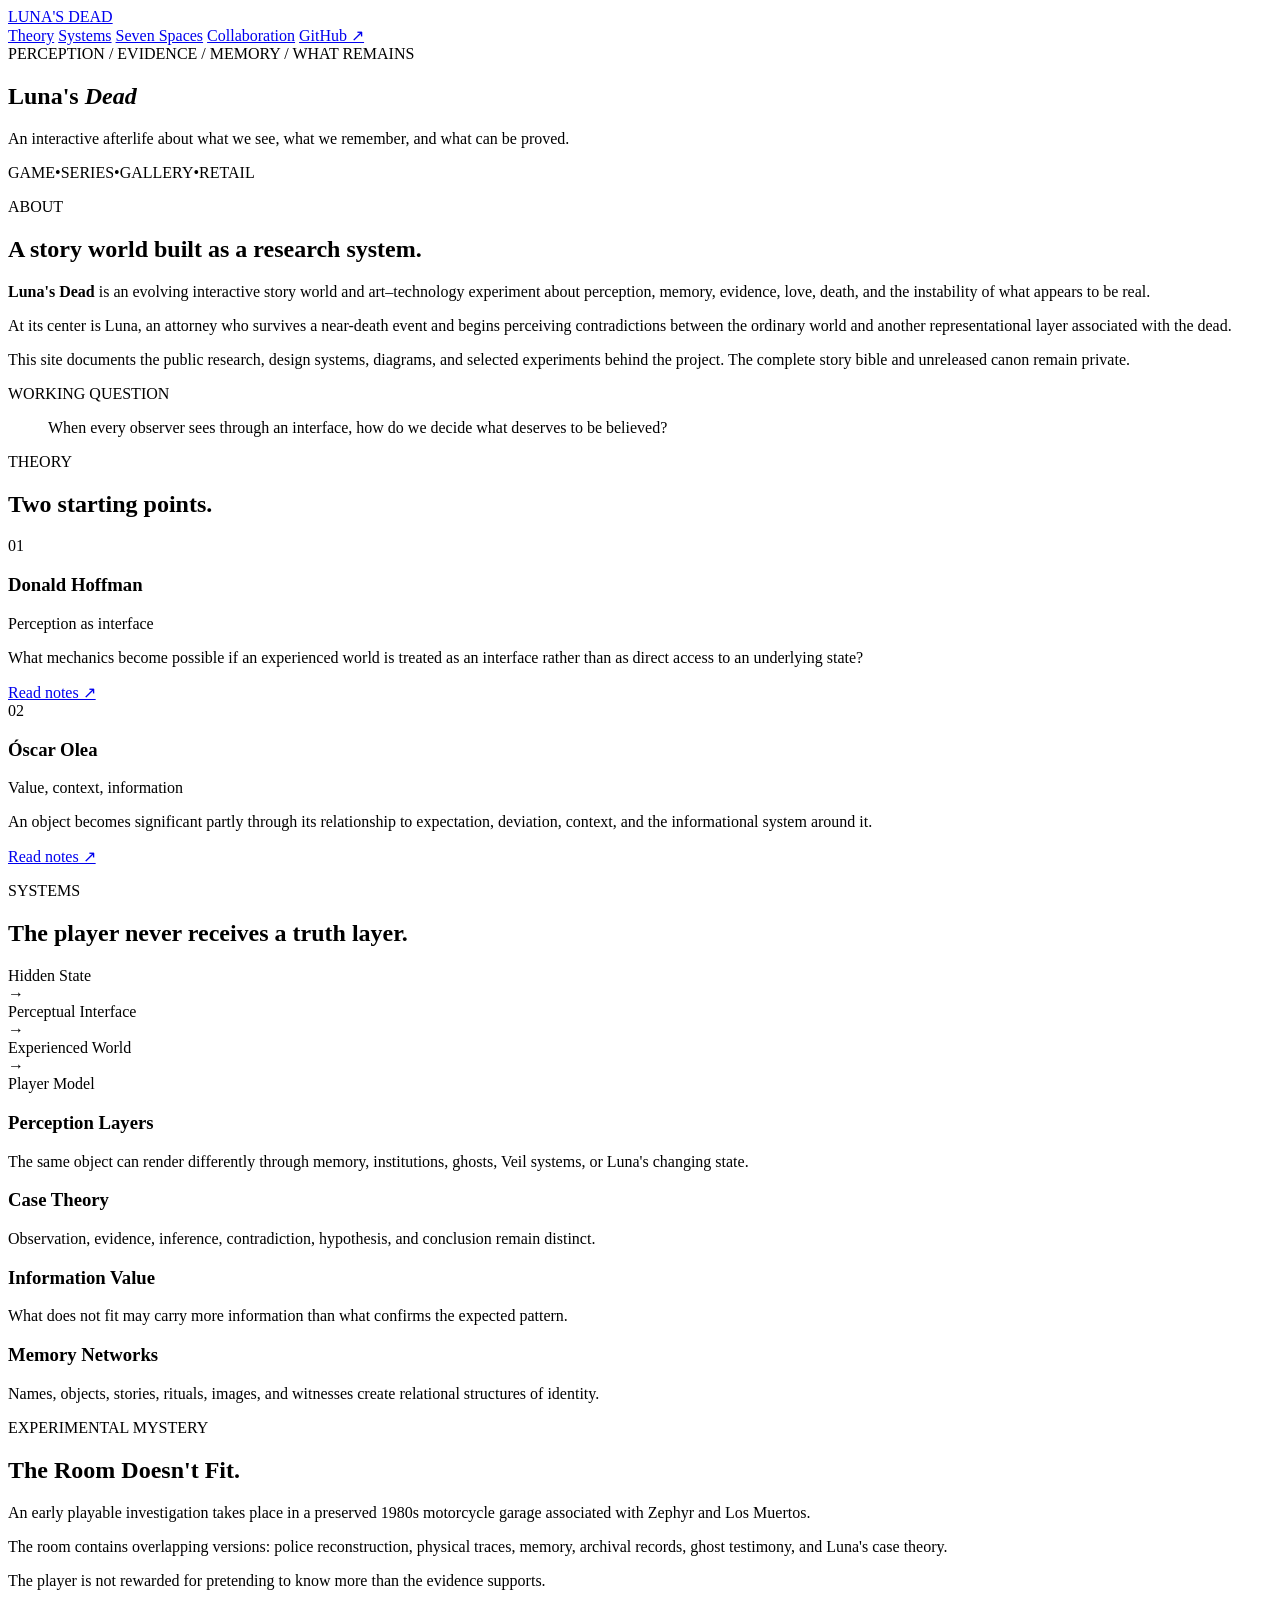
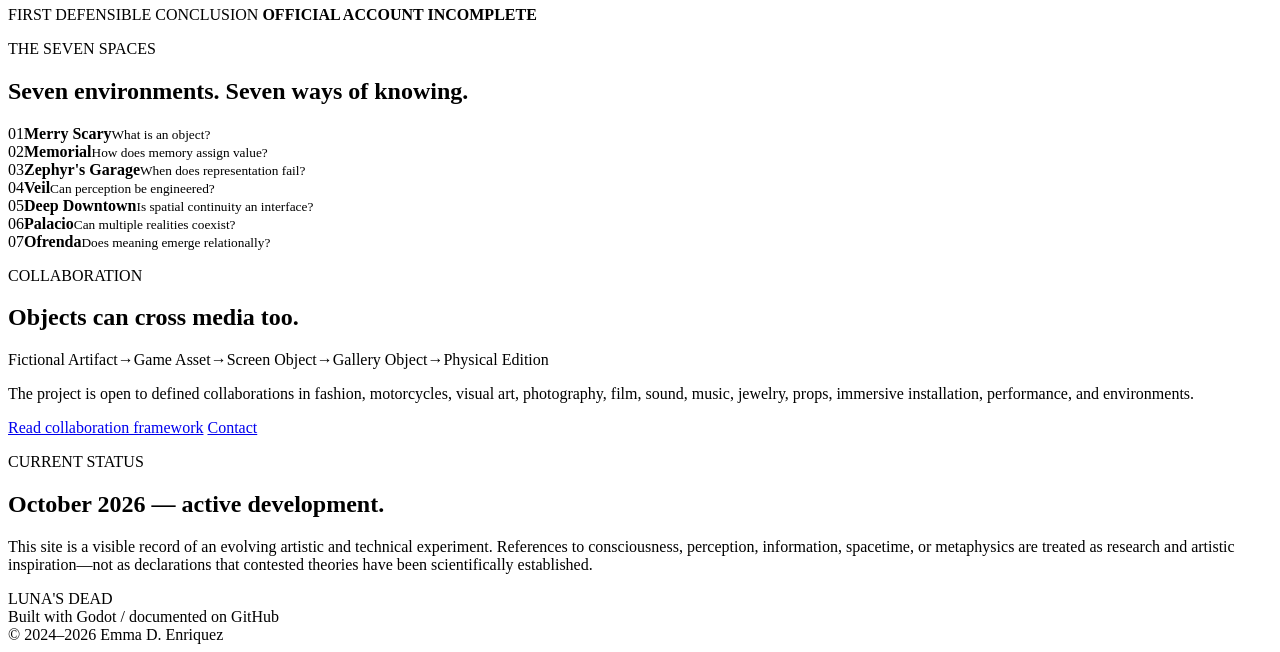
==== index.html @ d338c63b "Add Vercel site index.html" ====
<!DOCTYPE html>
<html lang="en">
<head>
  <meta charset="UTF-8" />
  <meta name="viewport" content="width=device-width, initial-scale=1.0" />
  <meta name="description" content="Luna's Dead — an interactive story world exploring perception, evidence, memory, and the architecture of an afterlife." />
  <title>Luna's Dead — Interactive Afterlife Research</title>
  <link rel="preconnect" href="https://fonts.googleapis.com">
  <link rel="preconnect" href="https://fonts.gstatic.com" crossorigin>
  <link href="https://fonts.googleapis.com/css2?family=DM+Mono:wght@300;400;500&family=Libre+Caslon+Display&family=Inter:wght@300;400;500;600&display=swap" rel="stylesheet">
  <link rel="stylesheet" href="/styles.css" />
</head>
<body>
  <header class="site-header">
    <a class="brand" href="#top">LUNA'S DEAD</a>
    <nav>
      <a href="#theory">Theory</a>
      <a href="#systems">Systems</a>
      <a href="#spaces">Seven Spaces</a>
      <a href="#collaboration">Collaboration</a>
      <a href="https://github.com/Catrina-max/lunas-dead" target="_blank" rel="noreferrer">GitHub ↗</a>
    </nav>
  </header>

  <main id="top">
    <section class="hero">
      <div class="eyebrow">PERCEPTION / EVIDENCE / MEMORY / WHAT REMAINS</div>
      <h1>Luna's <em>Dead</em></h1>
      <p class="dek">An interactive afterlife about what we see, what we remember, and what can be proved.</p>
      <div class="hero-meta">
        <span>GAME</span><span>•</span><span>SERIES</span><span>•</span><span>GALLERY</span><span>•</span><span>RETAIL</span>
      </div>
    </section>

    <section class="intro grid-two">
      <div>
        <p class="section-kicker">ABOUT</p>
        <h2>A story world built as a research system.</h2>
      </div>
      <div class="prose">
        <p><strong>Luna's Dead</strong> is an evolving interactive story world and art–technology experiment about perception, memory, evidence, love, death, and the instability of what appears to be real.</p>
        <p>At its center is Luna, an attorney who survives a near-death event and begins perceiving contradictions between the ordinary world and another representational layer associated with the dead.</p>
        <p>This site documents the public research, design systems, diagrams, and selected experiments behind the project. The complete story bible and unreleased canon remain private.</p>
      </div>
    </section>

    <section class="manifesto">
      <p class="section-kicker">WORKING QUESTION</p>
      <blockquote>When every observer sees through an interface, how do we decide what deserves to be believed?</blockquote>
    </section>

    <section id="theory" class="section">
      <div class="section-head">
        <p class="section-kicker">THEORY</p>
        <h2>Two starting points.</h2>
      </div>
      <div class="cards two">
        <article class="card">
          <span class="number">01</span>
          <h3>Donald Hoffman</h3>
          <p class="subtitle">Perception as interface</p>
          <p>What mechanics become possible if an experienced world is treated as an interface rather than as direct access to an underlying state?</p>
          <a href="https://github.com/Catrina-max/lunas-dead/blob/main/docs/theory/perception-as-interface.md" target="_blank" rel="noreferrer">Read notes ↗</a>
        </article>
        <article class="card">
          <span class="number">02</span>
          <h3>Óscar Olea</h3>
          <p class="subtitle">Value, context, information</p>
          <p>An object becomes significant partly through its relationship to expectation, deviation, context, and the informational system around it.</p>
          <a href="https://github.com/Catrina-max/lunas-dead/blob/main/docs/theory/olea-value-information.md" target="_blank" rel="noreferrer">Read notes ↗</a>
        </article>
      </div>
    </section>

    <section id="systems" class="section">
      <div class="section-head">
        <p class="section-kicker">SYSTEMS</p>
        <h2>The player never receives a truth layer.</h2>
      </div>
      <div class="system-diagram">
        <div class="node">Hidden State</div>
        <div class="arrow">→</div>
        <div class="node">Perceptual Interface</div>
        <div class="arrow">→</div>
        <div class="node">Experienced World</div>
        <div class="arrow">→</div>
        <div class="node">Player Model</div>
      </div>

      <div class="cards four">
        <article class="card compact">
          <h3>Perception Layers</h3>
          <p>The same object can render differently through memory, institutions, ghosts, Veil systems, or Luna's changing state.</p>
        </article>
        <article class="card compact">
          <h3>Case Theory</h3>
          <p>Observation, evidence, inference, contradiction, hypothesis, and conclusion remain distinct.</p>
        </article>
        <article class="card compact">
          <h3>Information Value</h3>
          <p>What does not fit may carry more information than what confirms the expected pattern.</p>
        </article>
        <article class="card compact">
          <h3>Memory Networks</h3>
          <p>Names, objects, stories, rituals, images, and witnesses create relational structures of identity.</p>
        </article>
      </div>
    </section>

    <section class="section room">
      <div class="section-head">
        <p class="section-kicker">EXPERIMENTAL MYSTERY</p>
        <h2>The Room Doesn't Fit.</h2>
      </div>
      <div class="grid-two">
        <div class="prose">
          <p>An early playable investigation takes place in a preserved 1980s motorcycle garage associated with Zephyr and Los Muertos.</p>
          <p>The room contains overlapping versions: police reconstruction, physical traces, memory, archival records, ghost testimony, and Luna's case theory.</p>
          <p>The player is not rewarded for pretending to know more than the evidence supports.</p>
        </div>
        <div class="quote-panel">
          <span>FIRST DEFENSIBLE CONCLUSION</span>
          <strong>OFFICIAL ACCOUNT INCOMPLETE</strong>
        </div>
      </div>
    </section>

    <section id="spaces" class="section">
      <div class="section-head">
        <p class="section-kicker">THE SEVEN SPACES</p>
        <h2>Seven environments. Seven ways of knowing.</h2>
      </div>
      <div class="spaces">
        <div><span>01</span><strong>Merry Scary</strong><small>What is an object?</small></div>
        <div><span>02</span><strong>Memorial</strong><small>How does memory assign value?</small></div>
        <div><span>03</span><strong>Zephyr's Garage</strong><small>When does representation fail?</small></div>
        <div><span>04</span><strong>Veil</strong><small>Can perception be engineered?</small></div>
        <div><span>05</span><strong>Deep Downtown</strong><small>Is spatial continuity an interface?</small></div>
        <div><span>06</span><strong>Palacio</strong><small>Can multiple realities coexist?</small></div>
        <div><span>07</span><strong>Ofrenda</strong><small>Does meaning emerge relationally?</small></div>
      </div>
    </section>

    <section id="collaboration" class="section collaboration">
      <div class="section-head">
        <p class="section-kicker">COLLABORATION</p>
        <h2>Objects can cross media too.</h2>
      </div>
      <div class="object-flow">
        <span>Fictional Artifact</span><b>→</b><span>Game Asset</span><b>→</b><span>Screen Object</span><b>→</b><span>Gallery Object</span><b>→</b><span>Physical Edition</span>
      </div>
      <p class="collab-copy">The project is open to defined collaborations in fashion, motorcycles, visual art, photography, film, sound, music, jewelry, props, immersive installation, performance, and environments.</p>
      <div class="cta-row">
        <a class="button" href="https://github.com/Catrina-max/lunas-dead/blob/main/COLLABORATION.md" target="_blank" rel="noreferrer">Read collaboration framework</a>
        <a class="button ghost" href="mailto:emma@lunasdead.com">Contact</a>
      </div>
    </section>

    <section class="section research">
      <div class="section-head">
        <p class="section-kicker">CURRENT STATUS</p>
        <h2>October 2026 — active development.</h2>
      </div>
      <p>This site is a visible record of an evolving artistic and technical experiment. References to consciousness, perception, information, spacetime, or metaphysics are treated as research and artistic inspiration—not as declarations that contested theories have been scientifically established.</p>
    </section>
  </main>

  <footer>
    <div>LUNA'S DEAD</div>
    <div>Built with Godot / documented on GitHub</div>
    <div>© 2024–2026 Emma D. Enriquez</div>
  </footer>
</body>
</html>
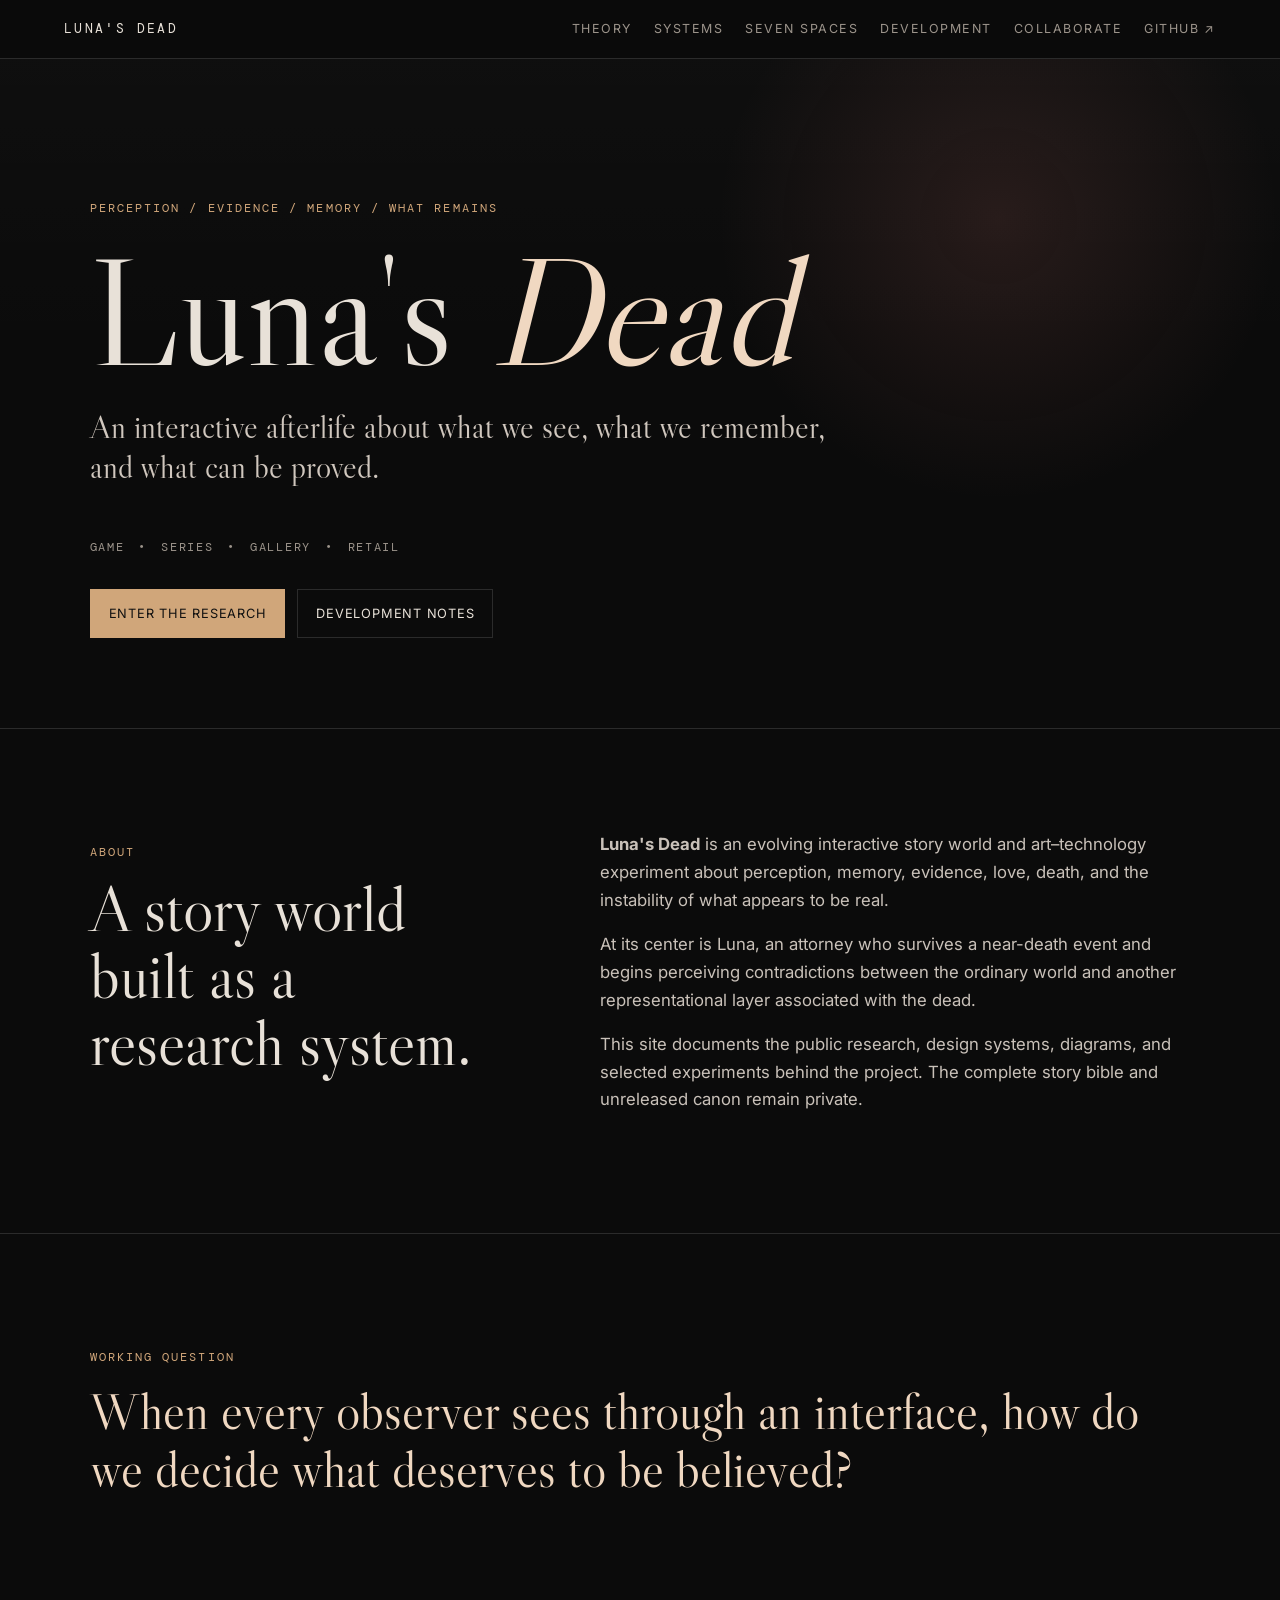
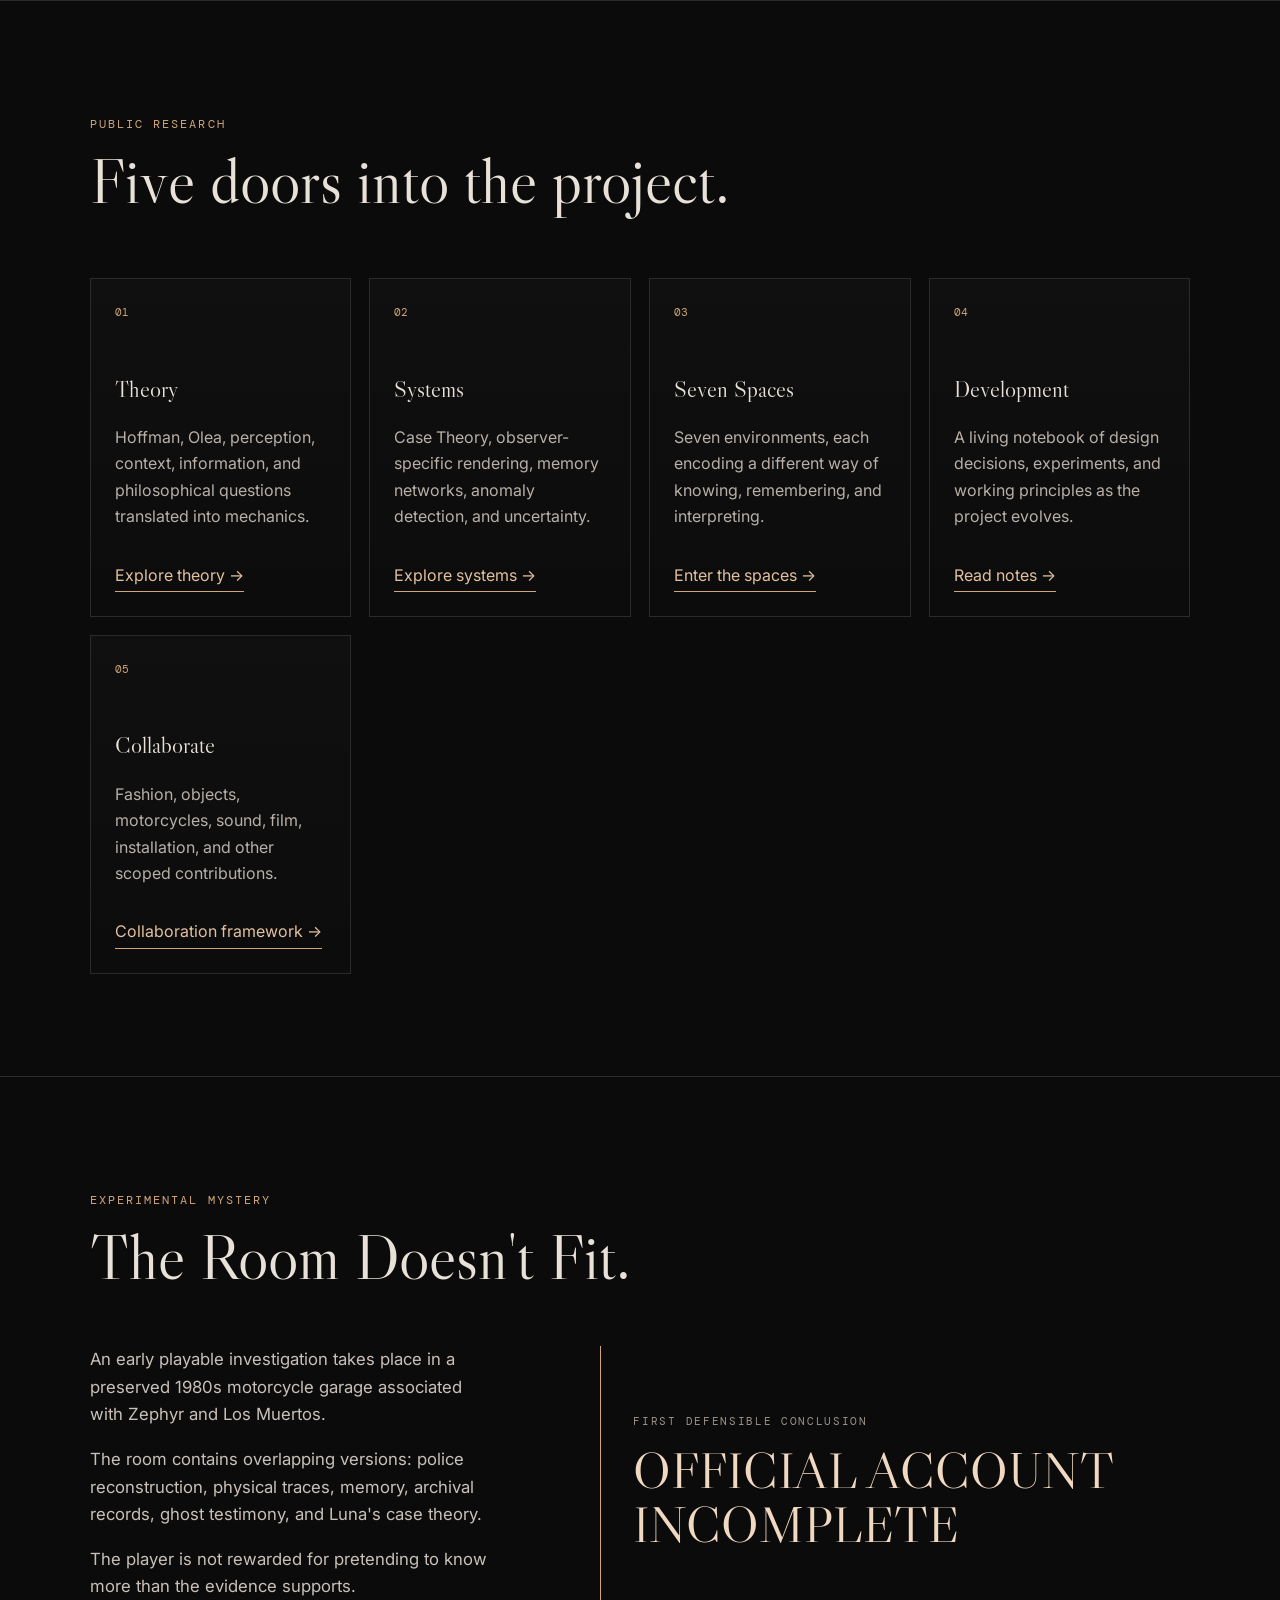
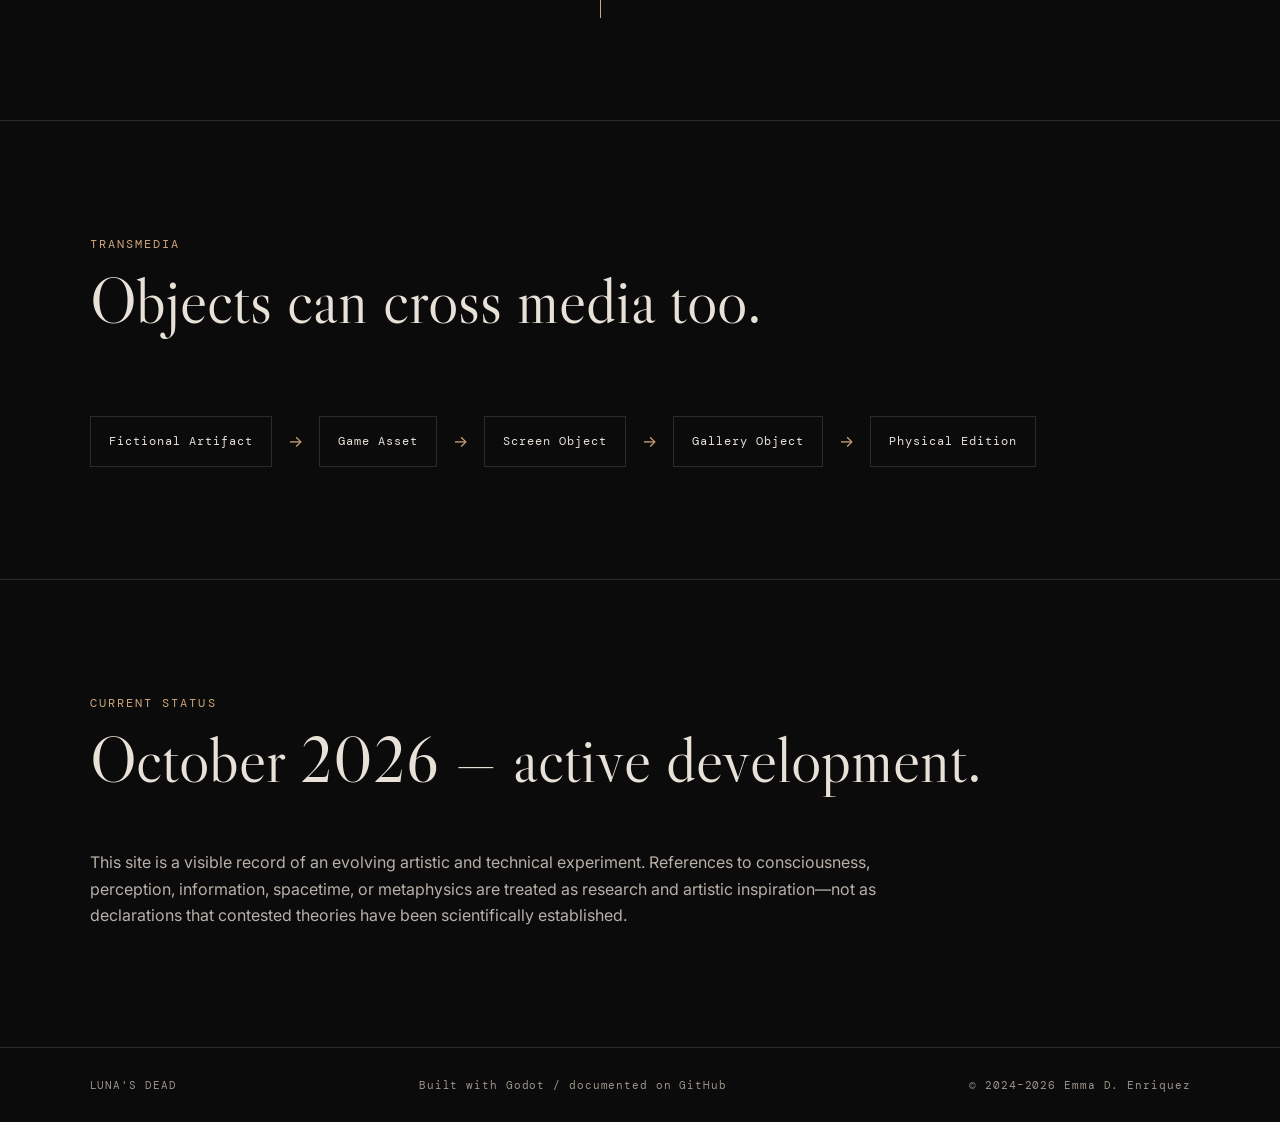
==== commit 1dab1e7c: "Convert homepage to multi-page publication hub" ====
--- a/index.html
+++ b/index.html
@@ -12,31 +12,31 @@
 </head>
 <body>
   <header class="site-header">
-    <a class="brand" href="#top">LUNA'S DEAD</a>
+    <a class="brand" href="/">LUNA'S DEAD</a>
     <nav>
-      <a href="#theory">Theory</a>
-      <a href="#systems">Systems</a>
-      <a href="#spaces">Seven Spaces</a>
-      <a href="#collaboration">Collaboration</a>
+      <a href="/theory">Theory</a>
+      <a href="/systems">Systems</a>
+      <a href="/seven-spaces">Seven Spaces</a>
+      <a href="/development">Development</a>
+      <a href="/collaborate">Collaborate</a>
       <a href="https://github.com/Catrina-max/lunas-dead" target="_blank" rel="noreferrer">GitHub ↗</a>
     </nav>
   </header>
 
-  <main id="top">
+  <main>
     <section class="hero">
       <div class="eyebrow">PERCEPTION / EVIDENCE / MEMORY / WHAT REMAINS</div>
       <h1>Luna's <em>Dead</em></h1>
       <p class="dek">An interactive afterlife about what we see, what we remember, and what can be proved.</p>
-      <div class="hero-meta">
-        <span>GAME</span><span>•</span><span>SERIES</span><span>•</span><span>GALLERY</span><span>•</span><span>RETAIL</span>
+      <div class="hero-meta"><span>GAME</span><span>•</span><span>SERIES</span><span>•</span><span>GALLERY</span><span>•</span><span>RETAIL</span></div>
+      <div class="cta-row hero-actions">
+        <a class="button" href="/theory">Enter the research</a>
+        <a class="button ghost" href="/development">Development notes</a>
       </div>
     </section>
 
     <section class="intro grid-two">
-      <div>
-        <p class="section-kicker">ABOUT</p>
-        <h2>A story world built as a research system.</h2>
-      </div>
+      <div><p class="section-kicker">ABOUT</p><h2>A story world built as a research system.</h2></div>
       <div class="prose">
         <p><strong>Luna's Dead</strong> is an evolving interactive story world and art–technology experiment about perception, memory, evidence, love, death, and the instability of what appears to be real.</p>
         <p>At its center is Luna, an attorney who survives a near-death event and begins perceiving contradictions between the ordinary world and another representational layer associated with the dead.</p>
@@ -49,126 +49,40 @@
       <blockquote>When every observer sees through an interface, how do we decide what deserves to be believed?</blockquote>
     </section>
 
-    <section id="theory" class="section">
-      <div class="section-head">
-        <p class="section-kicker">THEORY</p>
-        <h2>Two starting points.</h2>
-      </div>
-      <div class="cards two">
-        <article class="card">
-          <span class="number">01</span>
-          <h3>Donald Hoffman</h3>
-          <p class="subtitle">Perception as interface</p>
-          <p>What mechanics become possible if an experienced world is treated as an interface rather than as direct access to an underlying state?</p>
-          <a href="https://github.com/Catrina-max/lunas-dead/blob/main/docs/theory/perception-as-interface.md" target="_blank" rel="noreferrer">Read notes ↗</a>
-        </article>
-        <article class="card">
-          <span class="number">02</span>
-          <h3>Óscar Olea</h3>
-          <p class="subtitle">Value, context, information</p>
-          <p>An object becomes significant partly through its relationship to expectation, deviation, context, and the informational system around it.</p>
-          <a href="https://github.com/Catrina-max/lunas-dead/blob/main/docs/theory/olea-value-information.md" target="_blank" rel="noreferrer">Read notes ↗</a>
-        </article>
-      </div>
-    </section>
-
-    <section id="systems" class="section">
-      <div class="section-head">
-        <p class="section-kicker">SYSTEMS</p>
-        <h2>The player never receives a truth layer.</h2>
-      </div>
-      <div class="system-diagram">
-        <div class="node">Hidden State</div>
-        <div class="arrow">→</div>
-        <div class="node">Perceptual Interface</div>
-        <div class="arrow">→</div>
-        <div class="node">Experienced World</div>
-        <div class="arrow">→</div>
-        <div class="node">Player Model</div>
-      </div>
-
-      <div class="cards four">
-        <article class="card compact">
-          <h3>Perception Layers</h3>
-          <p>The same object can render differently through memory, institutions, ghosts, Veil systems, or Luna's changing state.</p>
-        </article>
-        <article class="card compact">
-          <h3>Case Theory</h3>
-          <p>Observation, evidence, inference, contradiction, hypothesis, and conclusion remain distinct.</p>
-        </article>
-        <article class="card compact">
-          <h3>Information Value</h3>
-          <p>What does not fit may carry more information than what confirms the expected pattern.</p>
-        </article>
-        <article class="card compact">
-          <h3>Memory Networks</h3>
-          <p>Names, objects, stories, rituals, images, and witnesses create relational structures of identity.</p>
-        </article>
+    <section class="section">
+      <div class="section-head"><p class="section-kicker">PUBLIC RESEARCH</p><h2>Five doors into the project.</h2></div>
+      <div class="cards four landing-grid">
+        <article class="card compact"><span class="number">01</span><h3>Theory</h3><p>Hoffman, Olea, perception, context, information, and philosophical questions translated into mechanics.</p><a href="/theory">Explore theory →</a></article>
+        <article class="card compact"><span class="number">02</span><h3>Systems</h3><p>Case Theory, observer-specific rendering, memory networks, anomaly detection, and uncertainty.</p><a href="/systems">Explore systems →</a></article>
+        <article class="card compact"><span class="number">03</span><h3>Seven Spaces</h3><p>Seven environments, each encoding a different way of knowing, remembering, and interpreting.</p><a href="/seven-spaces">Enter the spaces →</a></article>
+        <article class="card compact"><span class="number">04</span><h3>Development</h3><p>A living notebook of design decisions, experiments, and working principles as the project evolves.</p><a href="/development">Read notes →</a></article>
+        <article class="card compact"><span class="number">05</span><h3>Collaborate</h3><p>Fashion, objects, motorcycles, sound, film, installation, and other scoped contributions.</p><a href="/collaborate">Collaboration framework →</a></article>
       </div>
     </section>
 
     <section class="section room">
-      <div class="section-head">
-        <p class="section-kicker">EXPERIMENTAL MYSTERY</p>
-        <h2>The Room Doesn't Fit.</h2>
-      </div>
+      <div class="section-head"><p class="section-kicker">EXPERIMENTAL MYSTERY</p><h2>The Room Doesn't Fit.</h2></div>
       <div class="grid-two">
         <div class="prose">
           <p>An early playable investigation takes place in a preserved 1980s motorcycle garage associated with Zephyr and Los Muertos.</p>
           <p>The room contains overlapping versions: police reconstruction, physical traces, memory, archival records, ghost testimony, and Luna's case theory.</p>
           <p>The player is not rewarded for pretending to know more than the evidence supports.</p>
         </div>
-        <div class="quote-panel">
-          <span>FIRST DEFENSIBLE CONCLUSION</span>
-          <strong>OFFICIAL ACCOUNT INCOMPLETE</strong>
-        </div>
+        <div class="quote-panel"><span>FIRST DEFENSIBLE CONCLUSION</span><strong>OFFICIAL ACCOUNT INCOMPLETE</strong></div>
       </div>
     </section>
 
-    <section id="spaces" class="section">
-      <div class="section-head">
-        <p class="section-kicker">THE SEVEN SPACES</p>
-        <h2>Seven environments. Seven ways of knowing.</h2>
-      </div>
-      <div class="spaces">
-        <div><span>01</span><strong>Merry Scary</strong><small>What is an object?</small></div>
-        <div><span>02</span><strong>Memorial</strong><small>How does memory assign value?</small></div>
-        <div><span>03</span><strong>Zephyr's Garage</strong><small>When does representation fail?</small></div>
-        <div><span>04</span><strong>Veil</strong><small>Can perception be engineered?</small></div>
-        <div><span>05</span><strong>Deep Downtown</strong><small>Is spatial continuity an interface?</small></div>
-        <div><span>06</span><strong>Palacio</strong><small>Can multiple realities coexist?</small></div>
-        <div><span>07</span><strong>Ofrenda</strong><small>Does meaning emerge relationally?</small></div>
-      </div>
-    </section>
-
-    <section id="collaboration" class="section collaboration">
-      <div class="section-head">
-        <p class="section-kicker">COLLABORATION</p>
-        <h2>Objects can cross media too.</h2>
-      </div>
-      <div class="object-flow">
-        <span>Fictional Artifact</span><b>→</b><span>Game Asset</span><b>→</b><span>Screen Object</span><b>→</b><span>Gallery Object</span><b>→</b><span>Physical Edition</span>
-      </div>
-      <p class="collab-copy">The project is open to defined collaborations in fashion, motorcycles, visual art, photography, film, sound, music, jewelry, props, immersive installation, performance, and environments.</p>
-      <div class="cta-row">
-        <a class="button" href="https://github.com/Catrina-max/lunas-dead/blob/main/COLLABORATION.md" target="_blank" rel="noreferrer">Read collaboration framework</a>
-        <a class="button ghost" href="mailto:emma@lunasdead.com">Contact</a>
-      </div>
+    <section class="section">
+      <div class="section-head"><p class="section-kicker">TRANSMEDIA</p><h2>Objects can cross media too.</h2></div>
+      <div class="object-flow"><span>Fictional Artifact</span><b>→</b><span>Game Asset</span><b>→</b><span>Screen Object</span><b>→</b><span>Gallery Object</span><b>→</b><span>Physical Edition</span></div>
     </section>
 
     <section class="section research">
-      <div class="section-head">
-        <p class="section-kicker">CURRENT STATUS</p>
-        <h2>October 2026 — active development.</h2>
-      </div>
+      <div class="section-head"><p class="section-kicker">CURRENT STATUS</p><h2>October 2026 — active development.</h2></div>
       <p>This site is a visible record of an evolving artistic and technical experiment. References to consciousness, perception, information, spacetime, or metaphysics are treated as research and artistic inspiration—not as declarations that contested theories have been scientifically established.</p>
     </section>
   </main>
 
-  <footer>
-    <div>LUNA'S DEAD</div>
-    <div>Built with Godot / documented on GitHub</div>
-    <div>© 2024–2026 Emma D. Enriquez</div>
-  </footer>
+  <footer><div>LUNA'S DEAD</div><div>Built with Godot / documented on GitHub</div><div>© 2024–2026 Emma D. Enriquez</div></footer>
 </body>
-</html>
+</html>
--- a/styles.css
+++ b/styles.css
@@ -0,0 +1,227 @@
+:root{
+  --bg:#0b0b0b;
+  --panel:#111111;
+  --line:#2b2b2b;
+  --text:#e8e1d8;
+  --muted:#9c948b;
+  --accent:#d0a67a;
+  --accent2:#b66a63;
+}
+*{box-sizing:border-box}
+html{scroll-behavior:smooth}
+body{
+  margin:0;
+  background:var(--bg);
+  color:var(--text);
+  font-family:Inter,system-ui,sans-serif;
+  line-height:1.65;
+}
+a{color:inherit;text-decoration:none}
+.site-header{
+  position:sticky;top:0;z-index:20;
+  display:flex;justify-content:space-between;align-items:center;
+  padding:18px 5vw;
+  border-bottom:1px solid var(--line);
+  background:rgba(11,11,11,.94);
+  backdrop-filter:blur(10px);
+}
+.brand{
+  font-family:"DM Mono",monospace;
+  letter-spacing:.18em;
+  font-size:.82rem;
+}
+nav{display:flex;gap:22px;flex-wrap:wrap}
+nav a{
+  color:var(--muted);
+  font-size:.78rem;
+  text-transform:uppercase;
+  letter-spacing:.12em;
+}
+nav a:hover{color:var(--text)}
+main{overflow:hidden}
+.hero{
+  min-height:72vh;
+  display:flex;
+  flex-direction:column;
+  justify-content:flex-end;
+  padding:11vw 7vw 7vw;
+  border-bottom:1px solid var(--line);
+  background:
+    radial-gradient(circle at 78% 24%, rgba(182,106,99,.16), transparent 25%),
+    linear-gradient(180deg, rgba(255,255,255,.015), transparent 45%);
+}
+.eyebrow,.section-kicker{
+  font-family:"DM Mono",monospace;
+  letter-spacing:.18em;
+  font-size:.72rem;
+  color:var(--accent);
+  text-transform:uppercase;
+}
+.hero h1{
+  margin:.2em 0 0;
+  font-family:"Libre Caslon Display",serif;
+  font-size:clamp(4rem,12vw,10rem);
+  line-height:.82;
+  font-weight:400;
+}
+.hero h1 em{font-weight:400;color:#f0d8c1}
+.dek{
+  width:min(760px,90%);
+  font-family:"Libre Caslon Display",serif;
+  font-size:clamp(1.4rem,2.5vw,2.4rem);
+  line-height:1.25;
+  color:#d0c7be;
+}
+.hero-meta{
+  display:flex;gap:14px;flex-wrap:wrap;
+  margin-top:18px;
+  font-family:"DM Mono",monospace;
+  font-size:.76rem;
+  letter-spacing:.14em;
+  color:var(--muted);
+}
+.section,.intro,.manifesto{
+  padding:8vw 7vw;
+  border-bottom:1px solid var(--line);
+}
+.grid-two{
+  display:grid;
+  grid-template-columns:minmax(0,.9fr) minmax(0,1.3fr);
+  gap:8vw;
+}
+h2{
+  font-family:"Libre Caslon Display",serif;
+  font-size:clamp(2.2rem,5vw,4.8rem);
+  line-height:1.05;
+  font-weight:400;
+  margin:.2em 0;
+}
+.prose{font-size:1.05rem;color:#c9c1b9}
+.prose p:first-child{margin-top:0}
+.manifesto blockquote{
+  margin:1rem 0 0;
+  max-width:1100px;
+  font-family:"Libre Caslon Display",serif;
+  font-size:clamp(2rem,4vw,4.4rem);
+  line-height:1.12;
+  color:#f0d8c1;
+}
+.section-head{margin-bottom:3.5rem}
+.cards{display:grid;gap:18px}
+.cards.two{grid-template-columns:repeat(2,minmax(0,1fr))}
+.cards.four{grid-template-columns:repeat(4,minmax(0,1fr));margin-top:4rem}
+.card{
+  border:1px solid var(--line);
+  padding:32px;
+  background:linear-gradient(180deg,rgba(255,255,255,.02),rgba(255,255,255,.005));
+}
+.card .number{
+  display:block;
+  font-family:"DM Mono",monospace;
+  font-size:.7rem;
+  color:var(--accent);
+  margin-bottom:3rem;
+}
+.card h3{
+  font-family:"Libre Caslon Display",serif;
+  font-size:2rem;
+  font-weight:400;
+  margin:0;
+}
+.card .subtitle{color:var(--accent);margin-top:.3rem}
+.card p{color:#b8b0a8}
+.card a{
+  display:inline-block;
+  margin-top:1rem;
+  padding-bottom:3px;
+  border-bottom:1px solid var(--accent);
+  color:#e2c19f;
+}
+.card.compact{padding:24px}
+.card.compact h3{font-size:1.45rem}
+.system-diagram,.object-flow{
+  display:flex;align-items:center;gap:16px;flex-wrap:wrap;
+  padding:26px 0 10px;
+}
+.node,.object-flow span{
+  border:1px solid var(--line);
+  padding:14px 18px;
+  font-family:"DM Mono",monospace;
+  font-size:.78rem;
+  letter-spacing:.08em;
+}
+.arrow,.object-flow b{color:var(--accent);font-weight:400}
+.quote-panel{
+  display:flex;flex-direction:column;justify-content:center;
+  border-left:1px solid var(--accent);
+  padding:20px 0 20px 32px;
+}
+.quote-panel span{
+  font-family:"DM Mono",monospace;
+  color:var(--muted);
+  font-size:.7rem;letter-spacing:.15em
+}
+.quote-panel strong{
+  margin-top:14px;
+  font-family:"Libre Caslon Display",serif;
+  font-size:clamp(2rem,4vw,4rem);
+  line-height:1.05;
+  font-weight:400;
+  color:#f0d8c1;
+}
+.spaces{
+  display:grid;
+  grid-template-columns:repeat(2,minmax(0,1fr));
+  border-top:1px solid var(--line);
+}
+.spaces div{
+  padding:24px 0;
+  display:grid;
+  grid-template-columns:60px 1fr;
+  border-bottom:1px solid var(--line);
+}
+.spaces div:nth-child(odd){border-right:1px solid var(--line);padding-right:28px}
+.spaces div:nth-child(even){padding-left:28px}
+.spaces span{
+  font-family:"DM Mono",monospace;
+  color:var(--accent);
+}
+.spaces strong{
+  font-family:"Libre Caslon Display",serif;
+  font-size:1.6rem;
+  font-weight:400;
+}
+.spaces small{
+  grid-column:2;
+  color:var(--muted);
+  font-size:.85rem;
+}
+.collab-copy,.research>p{max-width:850px;color:#b8b0a8}
+.cta-row{display:flex;gap:12px;flex-wrap:wrap;margin-top:2rem}
+.button{
+  padding:13px 18px;
+  border:1px solid var(--accent);
+  background:var(--accent);
+  color:#111;
+  font-size:.8rem;
+  letter-spacing:.06em;
+  text-transform:uppercase;
+}
+.button.ghost{background:transparent;color:var(--text);border-color:var(--line)}
+footer{
+  padding:28px 7vw;
+  display:flex;justify-content:space-between;gap:20px;flex-wrap:wrap;
+  color:var(--muted);
+  font-family:"DM Mono",monospace;
+  font-size:.7rem;
+  letter-spacing:.08em;
+}
+@media(max-width:900px){
+  nav{display:none}
+  .grid-two,.cards.two,.cards.four{grid-template-columns:1fr}
+  .spaces{grid-template-columns:1fr}
+  .spaces div:nth-child(odd),.spaces div:nth-child(even){
+    border-right:none;padding-left:0;padding-right:0
+  }
+  .hero{min-height:65vh;padding-top:25vw}
+}
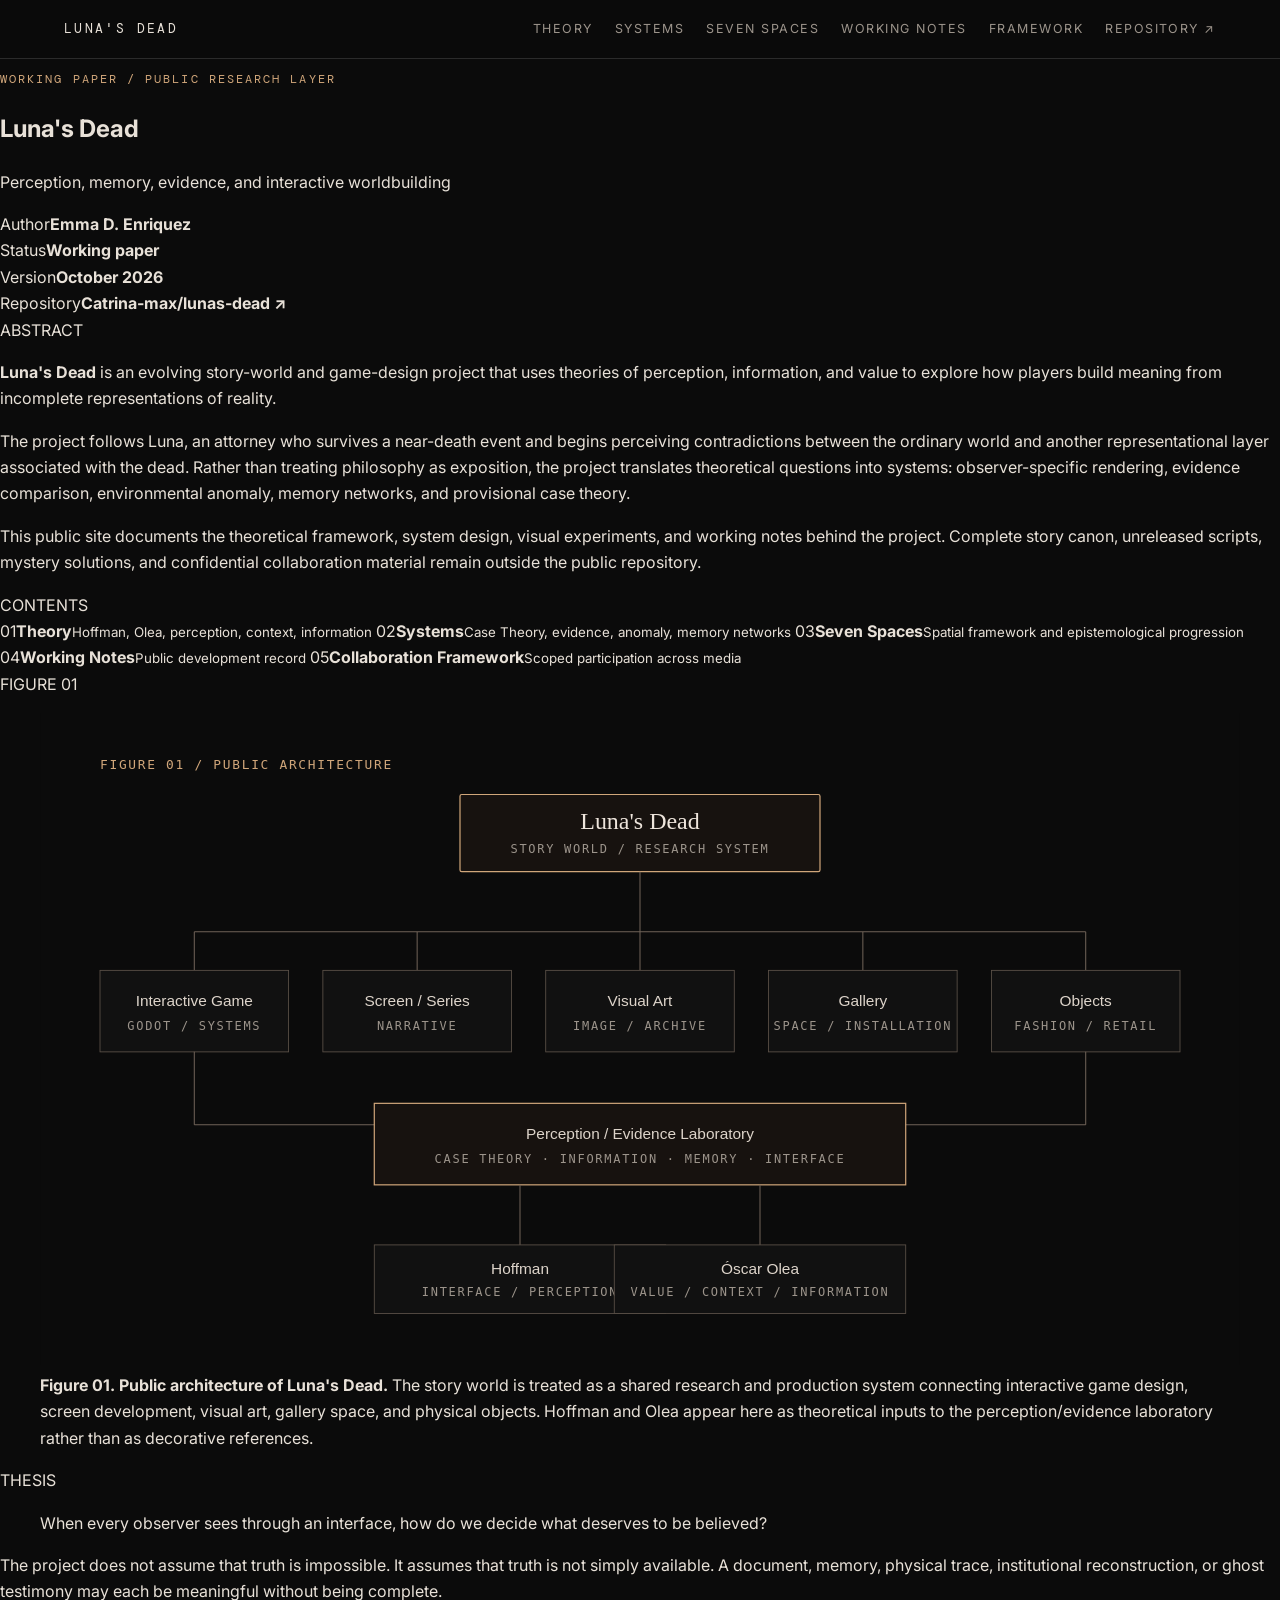
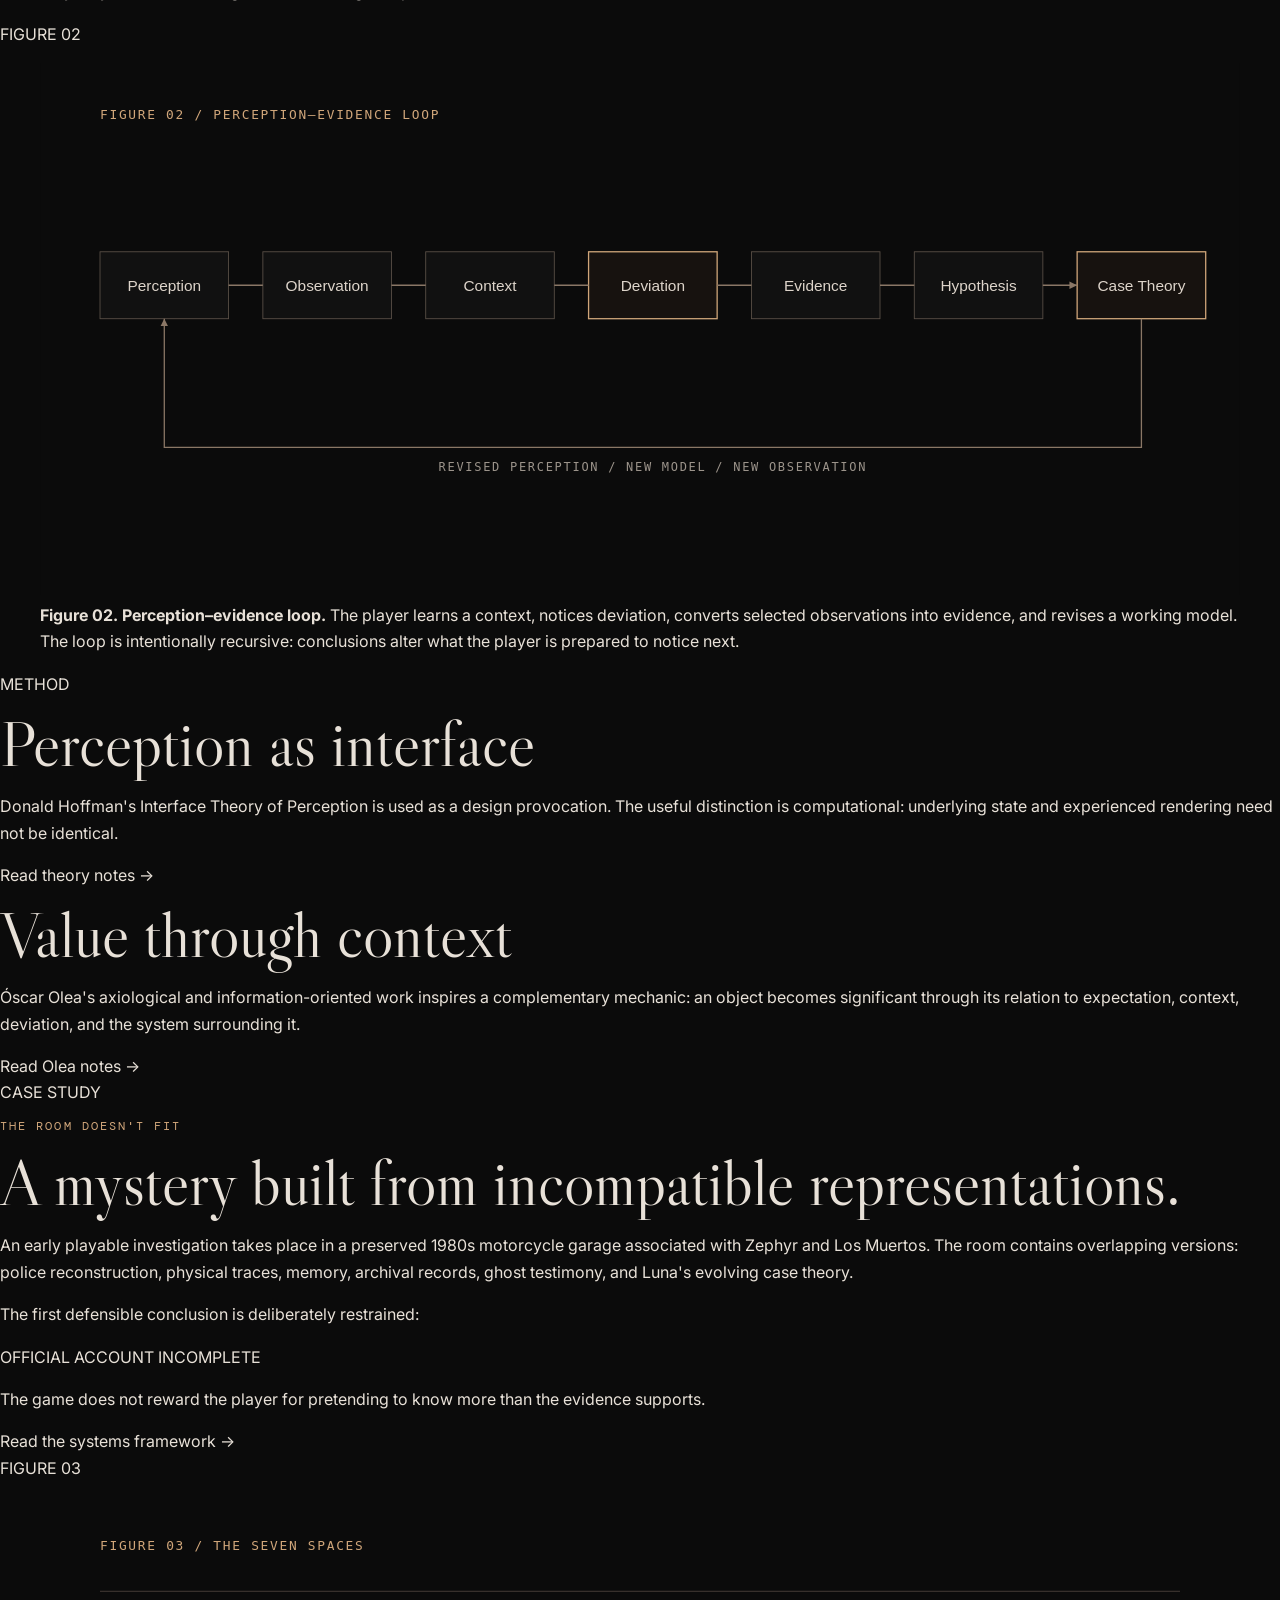
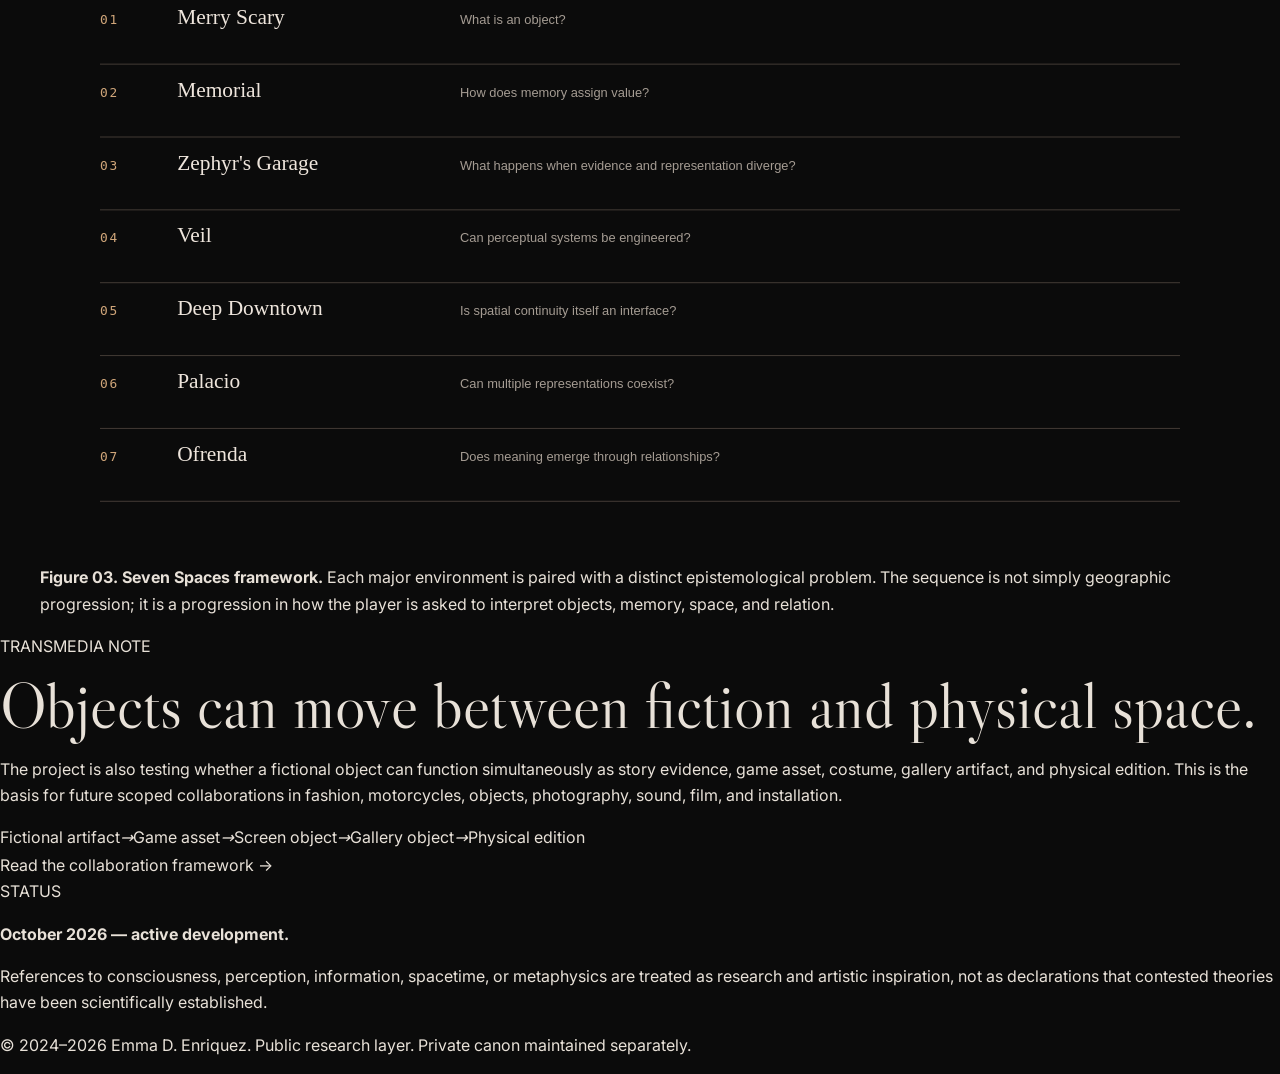
==== commit ff9c0c32: "Reframe homepage as working paper with research figures" ====
--- a/index.html
+++ b/index.html
@@ -3,86 +3,141 @@
 <head>
   <meta charset="UTF-8" />
   <meta name="viewport" content="width=device-width, initial-scale=1.0" />
-  <meta name="description" content="Luna's Dead — an interactive story world exploring perception, evidence, memory, and the architecture of an afterlife." />
-  <title>Luna's Dead — Interactive Afterlife Research</title>
+  <meta name="description" content="Luna's Dead — a working paper on perception, memory, evidence, and interactive worldbuilding." />
+  <title>Luna's Dead — Working Paper</title>
   <link rel="preconnect" href="https://fonts.googleapis.com">
   <link rel="preconnect" href="https://fonts.gstatic.com" crossorigin>
   <link href="https://fonts.googleapis.com/css2?family=DM+Mono:wght@300;400;500&family=Libre+Caslon+Display&family=Inter:wght@300;400;500;600&display=swap" rel="stylesheet">
   <link rel="stylesheet" href="/styles.css" />
 </head>
 <body>
-  <header class="site-header">
+  <header class="site-header paper-nav">
     <a class="brand" href="/">LUNA'S DEAD</a>
     <nav>
       <a href="/theory">Theory</a>
       <a href="/systems">Systems</a>
       <a href="/seven-spaces">Seven Spaces</a>
-      <a href="/development">Development</a>
-      <a href="/collaborate">Collaborate</a>
-      <a href="https://github.com/Catrina-max/lunas-dead" target="_blank" rel="noreferrer">GitHub ↗</a>
+      <a href="/development">Working Notes</a>
+      <a href="/collaborate">Framework</a>
+      <a href="https://github.com/Catrina-max/lunas-dead" target="_blank" rel="noreferrer">Repository ↗</a>
     </nav>
   </header>
 
   <main>
-    <section class="hero">
-      <div class="eyebrow">PERCEPTION / EVIDENCE / MEMORY / WHAT REMAINS</div>
-      <h1>Luna's <em>Dead</em></h1>
-      <p class="dek">An interactive afterlife about what we see, what we remember, and what can be proved.</p>
-      <div class="hero-meta"><span>GAME</span><span>•</span><span>SERIES</span><span>•</span><span>GALLERY</span><span>•</span><span>RETAIL</span></div>
-      <div class="cta-row hero-actions">
-        <a class="button" href="/theory">Enter the research</a>
-        <a class="button ghost" href="/development">Development notes</a>
+    <section class="paper-header">
+      <p class="section-kicker">WORKING PAPER / PUBLIC RESEARCH LAYER</p>
+      <h1>Luna's Dead</h1>
+      <p class="paper-subtitle">Perception, memory, evidence, and interactive worldbuilding</p>
+
+      <div class="paper-meta">
+        <div><span>Author</span><strong>Emma D. Enriquez</strong></div>
+        <div><span>Status</span><strong>Working paper</strong></div>
+        <div><span>Version</span><strong>October 2026</strong></div>
+        <div><span>Repository</span><strong><a href="https://github.com/Catrina-max/lunas-dead" target="_blank" rel="noreferrer">Catrina-max/lunas-dead ↗</a></strong></div>
       </div>
     </section>
 
-    <section class="intro grid-two">
-      <div><p class="section-kicker">ABOUT</p><h2>A story world built as a research system.</h2></div>
-      <div class="prose">
-        <p><strong>Luna's Dead</strong> is an evolving interactive story world and art–technology experiment about perception, memory, evidence, love, death, and the instability of what appears to be real.</p>
-        <p>At its center is Luna, an attorney who survives a near-death event and begins perceiving contradictions between the ordinary world and another representational layer associated with the dead.</p>
-        <p>This site documents the public research, design systems, diagrams, and selected experiments behind the project. The complete story bible and unreleased canon remain private.</p>
+    <section class="paper-section abstract-section">
+      <div class="margin-label">ABSTRACT</div>
+      <div class="paper-copy">
+        <p><strong>Luna's Dead</strong> is an evolving story-world and game-design project that uses theories of perception, information, and value to explore how players build meaning from incomplete representations of reality.</p>
+        <p>The project follows Luna, an attorney who survives a near-death event and begins perceiving contradictions between the ordinary world and another representational layer associated with the dead. Rather than treating philosophy as exposition, the project translates theoretical questions into systems: observer-specific rendering, evidence comparison, environmental anomaly, memory networks, and provisional case theory.</p>
+        <p>This public site documents the theoretical framework, system design, visual experiments, and working notes behind the project. Complete story canon, unreleased scripts, mystery solutions, and confidential collaboration material remain outside the public repository.</p>
       </div>
     </section>
 
-    <section class="manifesto">
-      <p class="section-kicker">WORKING QUESTION</p>
-      <blockquote>When every observer sees through an interface, how do we decide what deserves to be believed?</blockquote>
-    </section>
-
-    <section class="section">
-      <div class="section-head"><p class="section-kicker">PUBLIC RESEARCH</p><h2>Five doors into the project.</h2></div>
-      <div class="cards four landing-grid">
-        <article class="card compact"><span class="number">01</span><h3>Theory</h3><p>Hoffman, Olea, perception, context, information, and philosophical questions translated into mechanics.</p><a href="/theory">Explore theory →</a></article>
-        <article class="card compact"><span class="number">02</span><h3>Systems</h3><p>Case Theory, observer-specific rendering, memory networks, anomaly detection, and uncertainty.</p><a href="/systems">Explore systems →</a></article>
-        <article class="card compact"><span class="number">03</span><h3>Seven Spaces</h3><p>Seven environments, each encoding a different way of knowing, remembering, and interpreting.</p><a href="/seven-spaces">Enter the spaces →</a></article>
-        <article class="card compact"><span class="number">04</span><h3>Development</h3><p>A living notebook of design decisions, experiments, and working principles as the project evolves.</p><a href="/development">Read notes →</a></article>
-        <article class="card compact"><span class="number">05</span><h3>Collaborate</h3><p>Fashion, objects, motorcycles, sound, film, installation, and other scoped contributions.</p><a href="/collaborate">Collaboration framework →</a></article>
+    <section class="paper-section">
+      <div class="margin-label">CONTENTS</div>
+      <div class="paper-copy contents-list">
+        <a href="/theory"><span>01</span><strong>Theory</strong><small>Hoffman, Olea, perception, context, information</small></a>
+        <a href="/systems"><span>02</span><strong>Systems</strong><small>Case Theory, evidence, anomaly, memory networks</small></a>
+        <a href="/seven-spaces"><span>03</span><strong>Seven Spaces</strong><small>Spatial framework and epistemological progression</small></a>
+        <a href="/development"><span>04</span><strong>Working Notes</strong><small>Public development record</small></a>
+        <a href="/collaborate"><span>05</span><strong>Collaboration Framework</strong><small>Scoped participation across media</small></a>
       </div>
     </section>
 
-    <section class="section room">
-      <div class="section-head"><p class="section-kicker">EXPERIMENTAL MYSTERY</p><h2>The Room Doesn't Fit.</h2></div>
-      <div class="grid-two">
-        <div class="prose">
-          <p>An early playable investigation takes place in a preserved 1980s motorcycle garage associated with Zephyr and Los Muertos.</p>
-          <p>The room contains overlapping versions: police reconstruction, physical traces, memory, archival records, ghost testimony, and Luna's case theory.</p>
-          <p>The player is not rewarded for pretending to know more than the evidence supports.</p>
-        </div>
-        <div class="quote-panel"><span>FIRST DEFENSIBLE CONCLUSION</span><strong>OFFICIAL ACCOUNT INCOMPLETE</strong></div>
+    <section class="paper-section">
+      <div class="margin-label">FIGURE 01</div>
+      <figure class="research-figure">
+        <img src="/assets/figure-01-public-architecture.svg" alt="Diagram of the Luna's Dead public architecture" />
+        <figcaption><strong>Figure 01. Public architecture of Luna's Dead.</strong> The story world is treated as a shared research and production system connecting interactive game design, screen development, visual art, gallery space, and physical objects. Hoffman and Olea appear here as theoretical inputs to the perception/evidence laboratory rather than as decorative references.</figcaption>
+      </figure>
+    </section>
+
+    <section class="paper-section thesis-section">
+      <div class="margin-label">THESIS</div>
+      <div class="paper-copy">
+        <blockquote>When every observer sees through an interface, how do we decide what deserves to be believed?</blockquote>
+        <p>The project does not assume that truth is impossible. It assumes that truth is not simply available. A document, memory, physical trace, institutional reconstruction, or ghost testimony may each be meaningful without being complete.</p>
       </div>
     </section>
 
-    <section class="section">
-      <div class="section-head"><p class="section-kicker">TRANSMEDIA</p><h2>Objects can cross media too.</h2></div>
-      <div class="object-flow"><span>Fictional Artifact</span><b>→</b><span>Game Asset</span><b>→</b><span>Screen Object</span><b>→</b><span>Gallery Object</span><b>→</b><span>Physical Edition</span></div>
+    <section class="paper-section">
+      <div class="margin-label">FIGURE 02</div>
+      <figure class="research-figure">
+        <img src="/assets/figure-02-evidence-loop.svg" alt="Perception to evidence and case theory loop" />
+        <figcaption><strong>Figure 02. Perception–evidence loop.</strong> The player learns a context, notices deviation, converts selected observations into evidence, and revises a working model. The loop is intentionally recursive: conclusions alter what the player is prepared to notice next.</figcaption>
+      </figure>
     </section>
 
-    <section class="section research">
-      <div class="section-head"><p class="section-kicker">CURRENT STATUS</p><h2>October 2026 — active development.</h2></div>
-      <p>This site is a visible record of an evolving artistic and technical experiment. References to consciousness, perception, information, spacetime, or metaphysics are treated as research and artistic inspiration—not as declarations that contested theories have been scientifically established.</p>
+    <section class="paper-section">
+      <div class="margin-label">METHOD</div>
+      <div class="paper-copy split-notes">
+        <article>
+          <h2>Perception as interface</h2>
+          <p>Donald Hoffman's Interface Theory of Perception is used as a design provocation. The useful distinction is computational: underlying state and experienced rendering need not be identical.</p>
+          <a class="text-link" href="/theory">Read theory notes →</a>
+        </article>
+        <article>
+          <h2>Value through context</h2>
+          <p>Óscar Olea's axiological and information-oriented work inspires a complementary mechanic: an object becomes significant through its relation to expectation, context, deviation, and the system surrounding it.</p>
+          <a class="text-link" href="/theory">Read Olea notes →</a>
+        </article>
+      </div>
+    </section>
+
+    <section class="paper-section">
+      <div class="margin-label">CASE STUDY</div>
+      <div class="paper-copy">
+        <p class="section-kicker">THE ROOM DOESN'T FIT</p>
+        <h2>A mystery built from incompatible representations.</h2>
+        <p>An early playable investigation takes place in a preserved 1980s motorcycle garage associated with Zephyr and Los Muertos. The room contains overlapping versions: police reconstruction, physical traces, memory, archival records, ghost testimony, and Luna's evolving case theory.</p>
+        <p>The first defensible conclusion is deliberately restrained:</p>
+        <div class="finding">OFFICIAL ACCOUNT INCOMPLETE</div>
+        <p>The game does not reward the player for pretending to know more than the evidence supports.</p>
+        <a class="text-link" href="/systems">Read the systems framework →</a>
+      </div>
+    </section>
+
+    <section class="paper-section">
+      <div class="margin-label">FIGURE 03</div>
+      <figure class="research-figure">
+        <img src="/assets/figure-03-seven-spaces.svg" alt="Seven Spaces framework" />
+        <figcaption><strong>Figure 03. Seven Spaces framework.</strong> Each major environment is paired with a distinct epistemological problem. The sequence is not simply geographic progression; it is a progression in how the player is asked to interpret objects, memory, space, and relation.</figcaption>
+      </figure>
+    </section>
+
+    <section class="paper-section">
+      <div class="margin-label">TRANSMEDIA NOTE</div>
+      <div class="paper-copy">
+        <h2>Objects can move between fiction and physical space.</h2>
+        <p>The project is also testing whether a fictional object can function simultaneously as story evidence, game asset, costume, gallery artifact, and physical edition. This is the basis for future scoped collaborations in fashion, motorcycles, objects, photography, sound, film, and installation.</p>
+        <div class="object-sequence" aria-label="Fictional artifact to physical edition">
+          <span>Fictional artifact</span><i>→</i><span>Game asset</span><i>→</i><span>Screen object</span><i>→</i><span>Gallery object</span><i>→</i><span>Physical edition</span>
+        </div>
+        <a class="text-link" href="/collaborate">Read the collaboration framework →</a>
+      </div>
+    </section>
+
+    <section class="paper-section final-note">
+      <div class="margin-label">STATUS</div>
+      <div class="paper-copy">
+        <p><strong>October 2026 — active development.</strong></p>
+        <p>References to consciousness, perception, information, spacetime, or metaphysics are treated as research and artistic inspiration, not as declarations that contested theories have been scientifically established.</p>
+        <p class="rights-note">© 2024–2026 Emma D. Enriquez. Public research layer. Private canon maintained separately.</p>
+      </div>
     </section>
   </main>
-
-  <footer><div>LUNA'S DEAD</div><div>Built with Godot / documented on GitHub</div><div>© 2024–2026 Emma D. Enriquez</div></footer>
 </body>
 </html>
--- a/styles.css
+++ b/styles.css
@@ -225,3 +225,23 @@
   }
   .hero{min-height:65vh;padding-top:25vw}
 }
+
+.page-hero{
+  min-height:54vh;display:flex;flex-direction:column;justify-content:flex-end;
+  padding:10vw 7vw 6vw;border-bottom:1px solid var(--line);
+  background:radial-gradient(circle at 82% 18%,rgba(182,106,99,.12),transparent 24%),
+             linear-gradient(180deg,rgba(255,255,255,.015),transparent 55%);
+}
+.page-hero h1{
+  max-width:1100px;margin:.25em 0 .15em;font-family:"Libre Caslon Display",serif;
+  font-size:clamp(3.3rem,8vw,7rem);line-height:.93;font-weight:400;
+}
+.page-hero .dek{max-width:850px}
+.hero-actions{margin-top:28px}
+.landing-grid{grid-template-columns:repeat(5,minmax(0,1fr))}
+.landing-grid .number{margin-bottom:1.5rem}
+.spaces.large strong{font-size:2rem}
+.spaces.large small{font-size:.95rem;max-width:540px}
+code{font-family:"DM Mono",monospace;color:#e2c19f;background:#151515;border:1px solid var(--line);padding:.1em .35em}
+@media(max-width:1200px){.landing-grid{grid-template-columns:repeat(2,minmax(0,1fr))}}
+@media(max-width:900px){.page-hero{padding-top:24vw;min-height:48vh}.landing-grid{grid-template-columns:1fr}}
